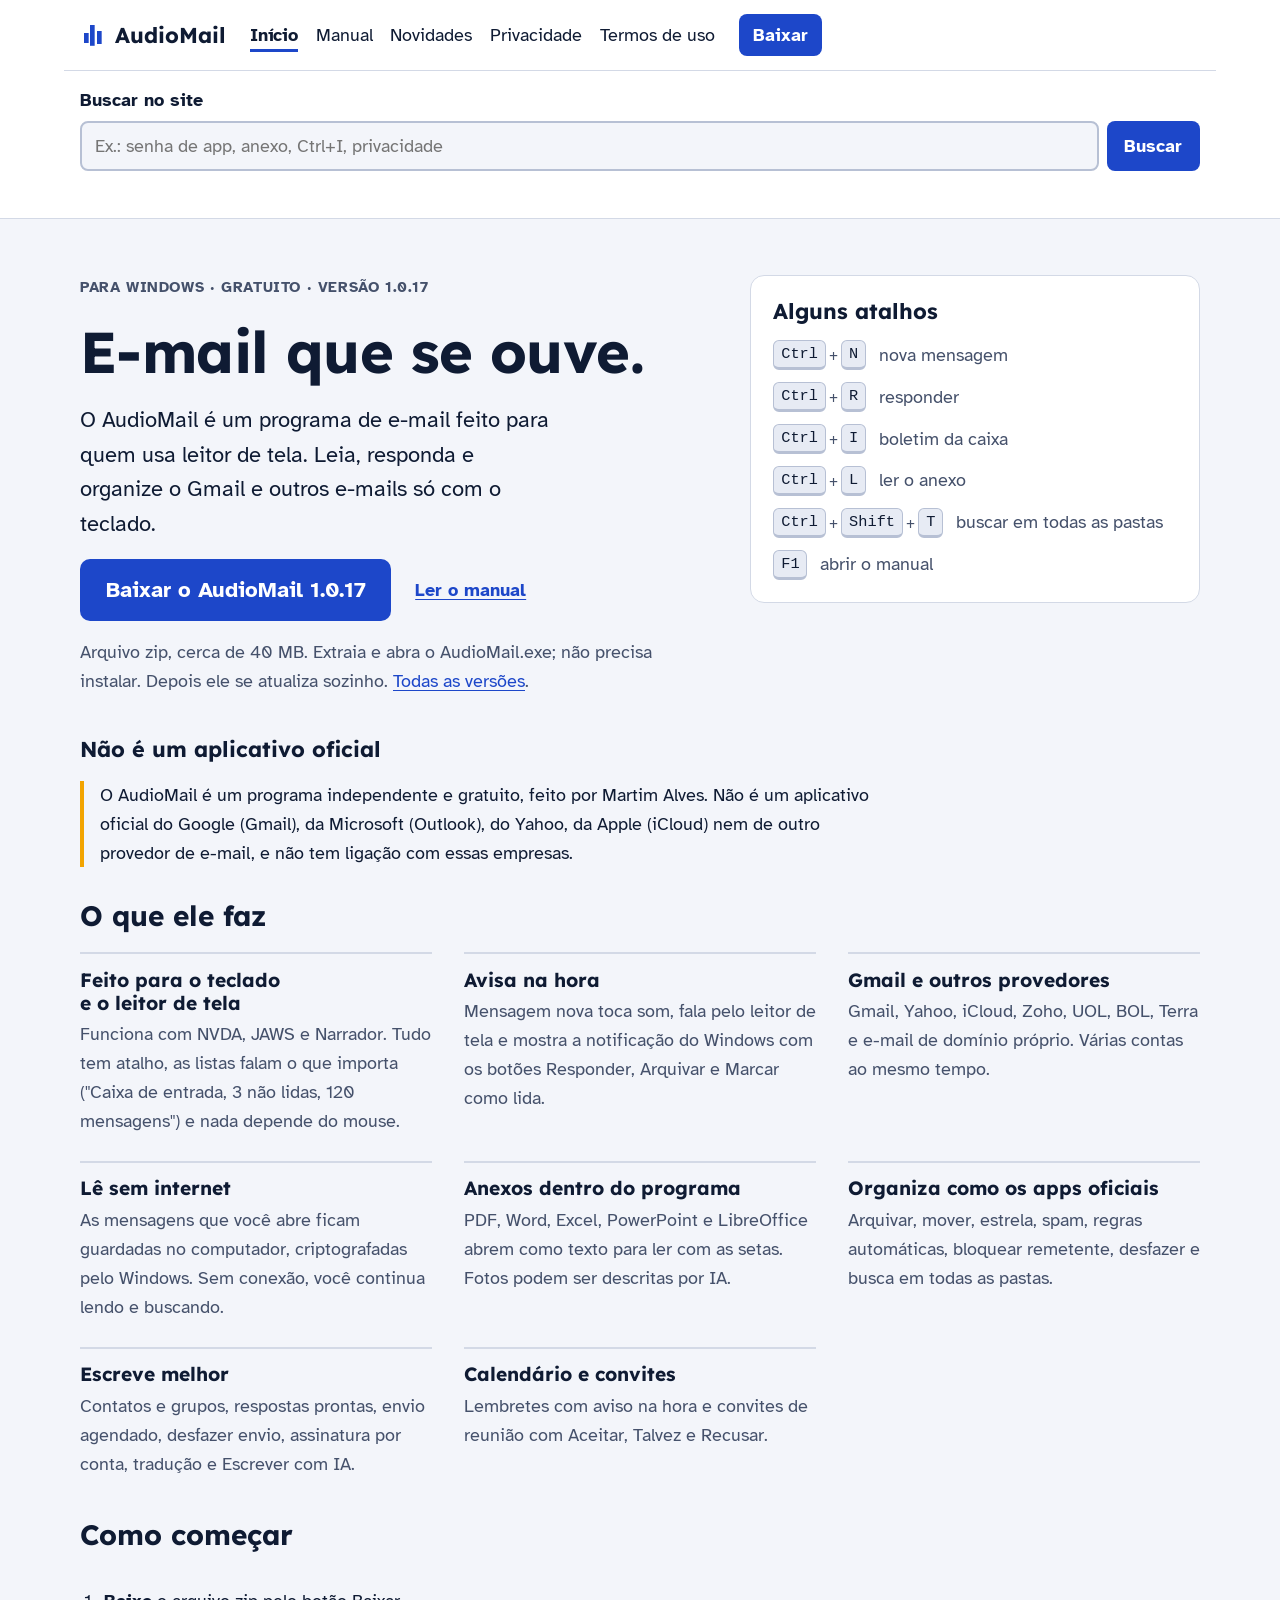
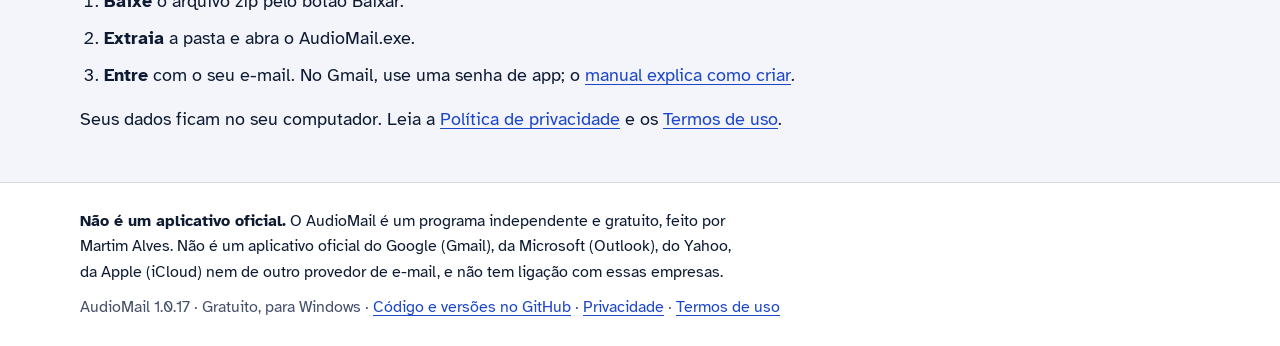
==== docs/index.html @ 34cfb75d "AudioMail 1.0.17: notas da versão e site oficial - Notas da versão (release_notes.py): Ajuda, Notas " ====
<!doctype html>
<html lang="pt-BR">
<head>
<meta charset="utf-8">
<meta name="viewport" content="width=device-width, initial-scale=1, viewport-fit=cover">
<title>AudioMail</title>
<meta name="description" content="AudioMail: programa de e-mail gratuito para Windows feito para leitor de tela.">
<meta name="claude:viewport-fit-sides" content="cover">
<link rel="preconnect" href="https://fonts.googleapis.com">
<link rel="preconnect" href="https://fonts.gstatic.com" crossorigin>
<link rel="stylesheet" href="https://fonts.googleapis.com/css2?family=Atkinson+Hyperlegible:ital,wght@0,400;0,700;1,400&family=Lexend:wght@500;700&display=swap">
<link rel="stylesheet" href="estilo.css">
</head>
<body>
<a class="skip" href="#conteudo">Pular para o conteúdo</a>
<header class="topo">
  <div class="faixa">
    <a class="marca" href="index.html" aria-label="AudioMail, página inicial">
      <span class="marca-icone" aria-hidden="true"></span>AudioMail
    </a>
    <nav aria-label="Páginas do site"><ul class="menu"><li><a href="index.html" aria-current="page">Início</a></li><li><a href="manual.html">Manual</a></li><li><a href="novidades.html">Novidades</a></li><li><a href="privacidade.html">Privacidade</a></li><li><a href="termos.html">Termos de uso</a></li></ul></nav>
    <a class="botao botao-pequeno" href="https://github.com/martimpcctrl/AudioMail/releases/latest/download/AudioMail-Portatil-1.0.17.zip">Baixar</a>
  </div>
  <div class="faixa faixa-busca">
    <form class="busca" role="search" id="form-busca" action="#">
      <label for="campo-busca">Buscar no site</label>
      <div class="busca-linha">
        <input id="campo-busca" type="search" autocomplete="off"
               placeholder="Ex.: senha de app, anexo, Ctrl+I, privacidade">
        <button type="submit" class="botao">Buscar</button>
      </div>
      <p id="busca-status" class="busca-status" role="status" aria-live="polite"></p>
      <ol id="busca-resultados" class="busca-resultados" hidden></ol>
    </form>
  </div>
</header>
<main id="conteudo" tabindex="-1">
<section class="abertura faixa" aria-labelledby="titulo">
  <div class="abertura-texto">
    <p class="selo">Para Windows · Gratuito · Versão 1.0.17</p>
    <h1 id="titulo">E-mail que se ouve.</h1>
    <p class="chamada">O AudioMail é um programa de e-mail feito para quem usa leitor de tela.
      Leia, responda e organize o Gmail e outros e-mails só com o teclado.</p>
    <div class="acoes">
      <a class="botao botao-grande" href="https://github.com/martimpcctrl/AudioMail/releases/latest/download/AudioMail-Portatil-1.0.17.zip">Baixar o AudioMail 1.0.17</a>
      <a class="link-forte" href="manual.html">Ler o manual</a>
    </div>
    <p class="detalhe">Arquivo zip, cerca de 40 MB. Extraia e abra o AudioMail.exe; não precisa instalar.
      Depois ele se atualiza sozinho. <a href="https://github.com/martimpcctrl/AudioMail/releases">Todas as versões</a>.</p>
  </div>
  <aside class="teclado" aria-labelledby="titulo-atalhos">
    <h2 id="titulo-atalhos">Alguns atalhos</h2>
    <ul class="atalhos"><li><span class="combo"><kbd>Ctrl</kbd><span class="plus">+</span><kbd>N</kbd></span> <span>nova mensagem</span></li><li><span class="combo"><kbd>Ctrl</kbd><span class="plus">+</span><kbd>R</kbd></span> <span>responder</span></li><li><span class="combo"><kbd>Ctrl</kbd><span class="plus">+</span><kbd>I</kbd></span> <span>boletim da caixa</span></li><li><span class="combo"><kbd>Ctrl</kbd><span class="plus">+</span><kbd>L</kbd></span> <span>ler o anexo</span></li><li><span class="combo"><kbd>Ctrl</kbd><span class="plus">+</span><kbd>Shift</kbd><span class="plus">+</span><kbd>T</kbd></span> <span>buscar em todas as pastas</span></li><li><span class="combo"><kbd>F1</kbd></span> <span>abrir o manual</span></li></ul>
  </aside>
</section>
<section class="faixa aviso-oficial" aria-labelledby="titulo-aviso">
  <h2 id="titulo-aviso">Não é um aplicativo oficial</h2>
  <p>O AudioMail é um programa independente e gratuito, feito por Martim Alves. Não é um aplicativo oficial do Google (Gmail), da Microsoft (Outlook), do Yahoo, da Apple (iCloud) nem de outro provedor de e-mail, e não tem ligação com essas empresas.</p>
</section>
<section class="faixa" aria-labelledby="titulo-recursos">
  <h2 id="titulo-recursos">O que ele faz</h2>
  <ul class="recursos"><li class="recurso"><h3>Feito para o teclado e o leitor de tela</h3><p>Funciona com NVDA, JAWS e Narrador. Tudo tem atalho, as listas falam o que importa (&quot;Caixa de entrada, 3 não lidas, 120 mensagens&quot;) e nada depende do mouse.</p></li><li class="recurso"><h3>Avisa na hora</h3><p>Mensagem nova toca som, fala pelo leitor de tela e mostra a notificação do Windows com os botões Responder, Arquivar e Marcar como lida.</p></li><li class="recurso"><h3>Gmail e outros provedores</h3><p>Gmail, Yahoo, iCloud, Zoho, UOL, BOL, Terra e e-mail de domínio próprio. Várias contas ao mesmo tempo.</p></li><li class="recurso"><h3>Lê sem internet</h3><p>As mensagens que você abre ficam guardadas no computador, criptografadas pelo Windows. Sem conexão, você continua lendo e buscando.</p></li><li class="recurso"><h3>Anexos dentro do programa</h3><p>PDF, Word, Excel, PowerPoint e LibreOffice abrem como texto para ler com as setas. Fotos podem ser descritas por IA.</p></li><li class="recurso"><h3>Organiza como os apps oficiais</h3><p>Arquivar, mover, estrela, spam, regras automáticas, bloquear remetente, desfazer e busca em todas as pastas.</p></li><li class="recurso"><h3>Escreve melhor</h3><p>Contatos e grupos, respostas prontas, envio agendado, desfazer envio, assinatura por conta, tradução e Escrever com IA.</p></li><li class="recurso"><h3>Calendário e convites</h3><p>Lembretes com aviso na hora e convites de reunião com Aceitar, Talvez e Recusar.</p></li></ul>
</section>
<section class="faixa comecar" aria-labelledby="titulo-comecar">
  <h2 id="titulo-comecar">Como começar</h2>
  <ol class="passos">
    <li><strong>Baixe</strong> o arquivo zip pelo botão Baixar.</li>
    <li><strong>Extraia</strong> a pasta e abra o AudioMail.exe.</li>
    <li><strong>Entre</strong> com o seu e-mail. No Gmail, use uma senha de app;
      o <a href="manual.html#primeiros-passos">manual explica como criar</a>.</li>
  </ol>
  <p>Seus dados ficam no seu computador. Leia a <a href="privacidade.html">Política de privacidade</a>
    e os <a href="termos.html">Termos de uso</a>.</p>
</section>

</main>
<footer class="rodape">
  <div class="faixa rodape-faixa">
    <p class="aviso"><strong>Não é um aplicativo oficial.</strong> O AudioMail é um programa independente e gratuito, feito por Martim Alves. Não é um aplicativo oficial do Google (Gmail), da Microsoft (Outlook), do Yahoo, da Apple (iCloud) nem de outro provedor de e-mail, e não tem ligação com essas empresas.</p>
    <p>AudioMail 1.0.17 · Gratuito, para Windows ·
      <a href="https://github.com/martimpcctrl/AudioMail">Código e versões no GitHub</a> ·
      <a href="privacidade.html">Privacidade</a> · <a href="termos.html">Termos de uso</a></p>
  </div>
</footer>
<script src="busca-indice.js"></script>
<script src="busca.js"></script>
</body>
</html>
---- docs/estilo.css ----
/* Layout: faixa central de leitura; páginas de texto com índice ao lado no computador
   e em cima no celular. Atalhos do manual aparecem como teclas de teclado. */
:root {
  --bg: #f3f5fa;
  --surface: #ffffff;
  --ink: #0f1b33;
  --muted: #45516b;
  --line: #d3d9e6;
  --accent: #1d47c9;
  --accent-ink: #ffffff;
  --signal: #f2a400;
  --key: #e7ebf4;
  --key-edge: #b7c0d4;
  --font-display: "Lexend", "Segoe UI", system-ui, sans-serif;
  --font-body: "Atkinson Hyperlegible", "Segoe UI", system-ui, sans-serif;
  --font-key: "Consolas", "Cascadia Mono", ui-monospace, monospace;
  --step-0: 1.125rem;
  --step-1: 1.35rem;
  --step-2: 1.75rem;
  --step-3: clamp(2.2rem, 6vw, 3.6rem);
  --measure: 66ch;
  color-scheme: light;
}
@media (prefers-color-scheme: dark) {
  :root:not([data-theme="light"]) {
    --bg: #0b1322; --surface: #111c31; --ink: #e7ecf6; --muted: #a9b4cb; --line: #25324d;
    --accent: #86a8ff; --accent-ink: #0b1322; --signal: #ffc23d; --key: #1b2742; --key-edge: #34456b;
    color-scheme: dark;
  }
}
:root[data-theme="dark"] {
  --bg: #0b1322; --surface: #111c31; --ink: #e7ecf6; --muted: #a9b4cb; --line: #25324d;
  --accent: #86a8ff; --accent-ink: #0b1322; --signal: #ffc23d; --key: #1b2742; --key-edge: #34456b;
  color-scheme: dark;
}

* { box-sizing: border-box; }
body {
  margin: 0;
  background: var(--bg);
  color: var(--ink);
  font-family: var(--font-body);
  font-size: var(--step-0);
  line-height: 1.6;
}
h1, h2, h3 { font-family: var(--font-display); line-height: 1.2; text-wrap: balance; margin: 0; }
h1 { font-size: var(--step-3); letter-spacing: -0.01em; }
h2 { font-size: var(--step-2); }
h3 { font-size: var(--step-1); }
p, ul, ol { margin: 0; }
a { color: var(--accent); text-underline-offset: 0.18em; }
a:hover { text-decoration-thickness: 2px; }
:focus-visible { outline: 4px solid var(--signal); outline-offset: 3px; border-radius: 4px; }
code { font-family: var(--font-key); background: var(--key); padding: 0.05em 0.3em; border-radius: 4px; overflow-wrap: anywhere; }

.faixa {
  width: 100%;
  max-width: 72rem;
  margin-inline: auto;
  padding-left: max(16px, env(safe-area-inset-left, 0px));
  padding-right: max(16px, env(safe-area-inset-right, 0px));
}

/* pular para o conteúdo */
.skip {
  position: absolute; left: max(16px, env(safe-area-inset-left, 0px)); top: -4rem;
  background: var(--accent); color: var(--accent-ink); padding: 0.6rem 1rem; z-index: 20;
  border-radius: 6px; font-weight: 700;
}
.skip:focus { top: calc(0.5rem + env(safe-area-inset-top, 0px)); }

/* topo */
.topo { background: var(--surface); border-bottom: 1px solid var(--line); }
.topo .faixa { display: flex; flex-wrap: wrap; align-items: center; gap: 0.75rem 1.5rem; padding-block: 0.9rem; }
.marca {
  display: inline-flex; align-items: center; gap: 0.6rem; font-family: var(--font-display);
  font-weight: 700; font-size: var(--step-1); color: var(--ink); text-decoration: none;
}
.marca-icone {
  width: 1.6rem; height: 1.6rem; border-radius: 6px; background: var(--accent);
  /* três barras de som: o "áudio" do nome */
  -webkit-mask: linear-gradient(var(--ink) 0 0) 20% 70%/18% 40% no-repeat,
                linear-gradient(var(--ink) 0 0) 50% 50%/18% 80% no-repeat,
                linear-gradient(var(--ink) 0 0) 80% 65%/18% 50% no-repeat;
          mask: linear-gradient(#000 0 0) 20% 70%/18% 40% no-repeat,
                linear-gradient(#000 0 0) 50% 50%/18% 80% no-repeat,
                linear-gradient(#000 0 0) 80% 65%/18% 50% no-repeat;
}
.menu { list-style: none; padding: 0; display: flex; flex-wrap: wrap; gap: 0.25rem 1.1rem; flex: 1 1 auto; }
.menu a { color: var(--ink); text-decoration: none; padding: 0.2rem 0; border-bottom: 3px solid transparent; }
.menu a:hover { border-bottom-color: var(--line); }
.menu a[aria-current="page"] { border-bottom-color: var(--accent); font-weight: 700; }

.faixa-busca { border-top: 1px solid var(--line); }
.busca { width: 100%; display: grid; gap: 0.4rem; }
.busca label { font-weight: 700; }
.busca-linha { display: flex; gap: 0.5rem; flex-wrap: wrap; }
.busca input {
  flex: 1 1 16rem; min-width: 0; font: inherit; color: var(--ink); background: var(--bg);
  border: 2px solid var(--key-edge); border-radius: 8px; padding: 0.55rem 0.8rem;
}
.busca input:focus { border-color: var(--accent); }
.busca-status { color: var(--muted); font-size: 1rem; min-height: 1.2em; }
.busca-resultados { padding-left: 1.4rem; display: grid; gap: 0.7rem; max-height: 26rem; overflow-y: auto; }
.busca-resultados a { font-weight: 700; }
.busca-resultados .onde { color: var(--muted); font-size: 0.95rem; }
.busca-resultados mark { background: color-mix(in srgb, var(--signal) 40%, transparent); color: inherit; }

/* botões */
.botao {
  display: inline-flex; align-items: center; justify-content: center; font: inherit; font-weight: 700;
  background: var(--accent); color: var(--accent-ink); border: 0; border-radius: 8px;
  padding: 0.55rem 1.1rem; text-decoration: none; cursor: pointer;
}
.botao:hover { filter: brightness(1.08); }
.botao-pequeno { padding: 0.4rem 0.9rem; }
.botao-grande { font-size: var(--step-1); padding: 0.85rem 1.6rem; border-radius: 10px; }
.link-forte { font-weight: 700; }

/* abertura */
.abertura {
  display: grid; grid-template-columns: minmax(0, 1.4fr) minmax(0, 1fr); gap: 2.5rem;
  padding-block: 3.5rem 2.5rem; align-items: start;
}
.abertura-texto { display: grid; gap: 1.1rem; min-width: 0; }
.selo { color: var(--muted); font-weight: 700; letter-spacing: 0.04em; text-transform: uppercase; font-size: 0.95rem; }
.chamada { font-size: var(--step-1); max-width: 34ch; }
.acoes { display: flex; flex-wrap: wrap; align-items: center; gap: 1rem 1.5rem; }
.detalhe { color: var(--muted); max-width: 52ch; }

.teclado {
  background: var(--surface); border: 1px solid var(--line); border-radius: 14px;
  padding: 1.4rem; display: grid; gap: 1rem; min-width: 0;
}
.teclado h2 { font-size: var(--step-1); }
.atalhos { list-style: none; padding: 0; display: grid; gap: 0.75rem; }
.atalhos li { display: flex; flex-wrap: wrap; align-items: center; gap: 0.4rem 0.8rem; }
.atalhos span:not(.combo):not(.plus) { color: var(--muted); }

/* teclas */
.combo { display: inline-flex; align-items: center; gap: 0.2rem; white-space: nowrap; }
.plus { color: var(--muted); font-size: 0.85em; }
kbd {
  font-family: var(--font-key); font-size: 0.85em; background: var(--key); color: var(--ink);
  border: 1px solid var(--key-edge); border-bottom-width: 3px; border-radius: 6px; padding: 0.05em 0.45em;
}

/* aviso */
.aviso-oficial { padding-block: 0 2rem; }
.aviso-oficial h2 { font-size: var(--step-1); margin-bottom: 0.4rem; }
.aviso-oficial p { max-width: var(--measure); border-left: 4px solid var(--signal); padding-left: 1rem; }

/* recursos */
section.faixa > h2 { margin-bottom: 1.2rem; }
.recursos { list-style: none; padding: 0; display: grid; grid-template-columns: repeat(auto-fill, minmax(min(100%, 19rem), 1fr)); gap: 1.6rem 2rem; padding-bottom: 2.5rem; }
.recurso { display: grid; gap: 0.35rem; align-content: start; border-top: 2px solid var(--line); padding-top: 0.9rem; }
.recurso h3 { font-size: 1.2rem; }
.recurso p { color: var(--muted); }

.comecar { padding-block: 0 3rem; display: grid; gap: 1rem; }
.comecar > h2 { margin-bottom: 0; }
.passos { display: grid; gap: 0.5rem; padding-left: 1.5rem; max-width: var(--measure); }

/* páginas de texto */
.documento { display: grid; grid-template-columns: minmax(0, 16rem) minmax(0, 1fr); gap: 3rem; padding-block: 2.5rem 3rem; }
.indice { position: sticky; top: calc(1rem + env(safe-area-inset-top, 0px)); align-self: start; max-height: calc(100vh - 2rem); overflow-y: auto; }
.indice h2 { font-size: 1.1rem; margin-bottom: 0.6rem; }
.indice ol { padding-left: 1.3rem; display: grid; gap: 0.35rem; font-size: 1rem; }
.texto { max-width: var(--measure); min-width: 0; display: grid; gap: 1.1rem; }
.texto section { display: grid; gap: 0.75rem; padding-top: 1.2rem; border-top: 1px solid var(--line); scroll-margin-top: 1rem; }
.texto ul, .texto ol { padding-left: 1.4rem; display: grid; gap: 0.45rem; }
.meta { color: var(--muted); }

/* rodapé */
.rodape { background: var(--surface); border-top: 1px solid var(--line); }
.rodape-faixa { display: grid; gap: 0.6rem; padding-block: 1.6rem; color: var(--muted); font-size: 1rem; }
.rodape .aviso { color: var(--ink); max-width: var(--measure); }

main:focus { outline: none; }

@media (max-width: 52rem) {
  .abertura { grid-template-columns: minmax(0, 1fr); padding-block: 2.2rem 2rem; }
  .documento { grid-template-columns: minmax(0, 1fr); gap: 1.5rem; }
  .indice { position: static; max-height: none; border-bottom: 1px solid var(--line); padding-bottom: 1rem; }
}
@media (prefers-reduced-motion: reduce) {
  * { scroll-behavior: auto !important; transition: none !important; }
}
html { scroll-behavior: smooth; }

/* Novidades: uma coluna só, cada versão separada por uma linha */
.documento-unico { grid-template-columns: minmax(0, 1fr); }
.versoes { display: grid; gap: 1.1rem; }
.versoes section h3 { font-size: 1.15rem; margin-top: 0.4rem; }
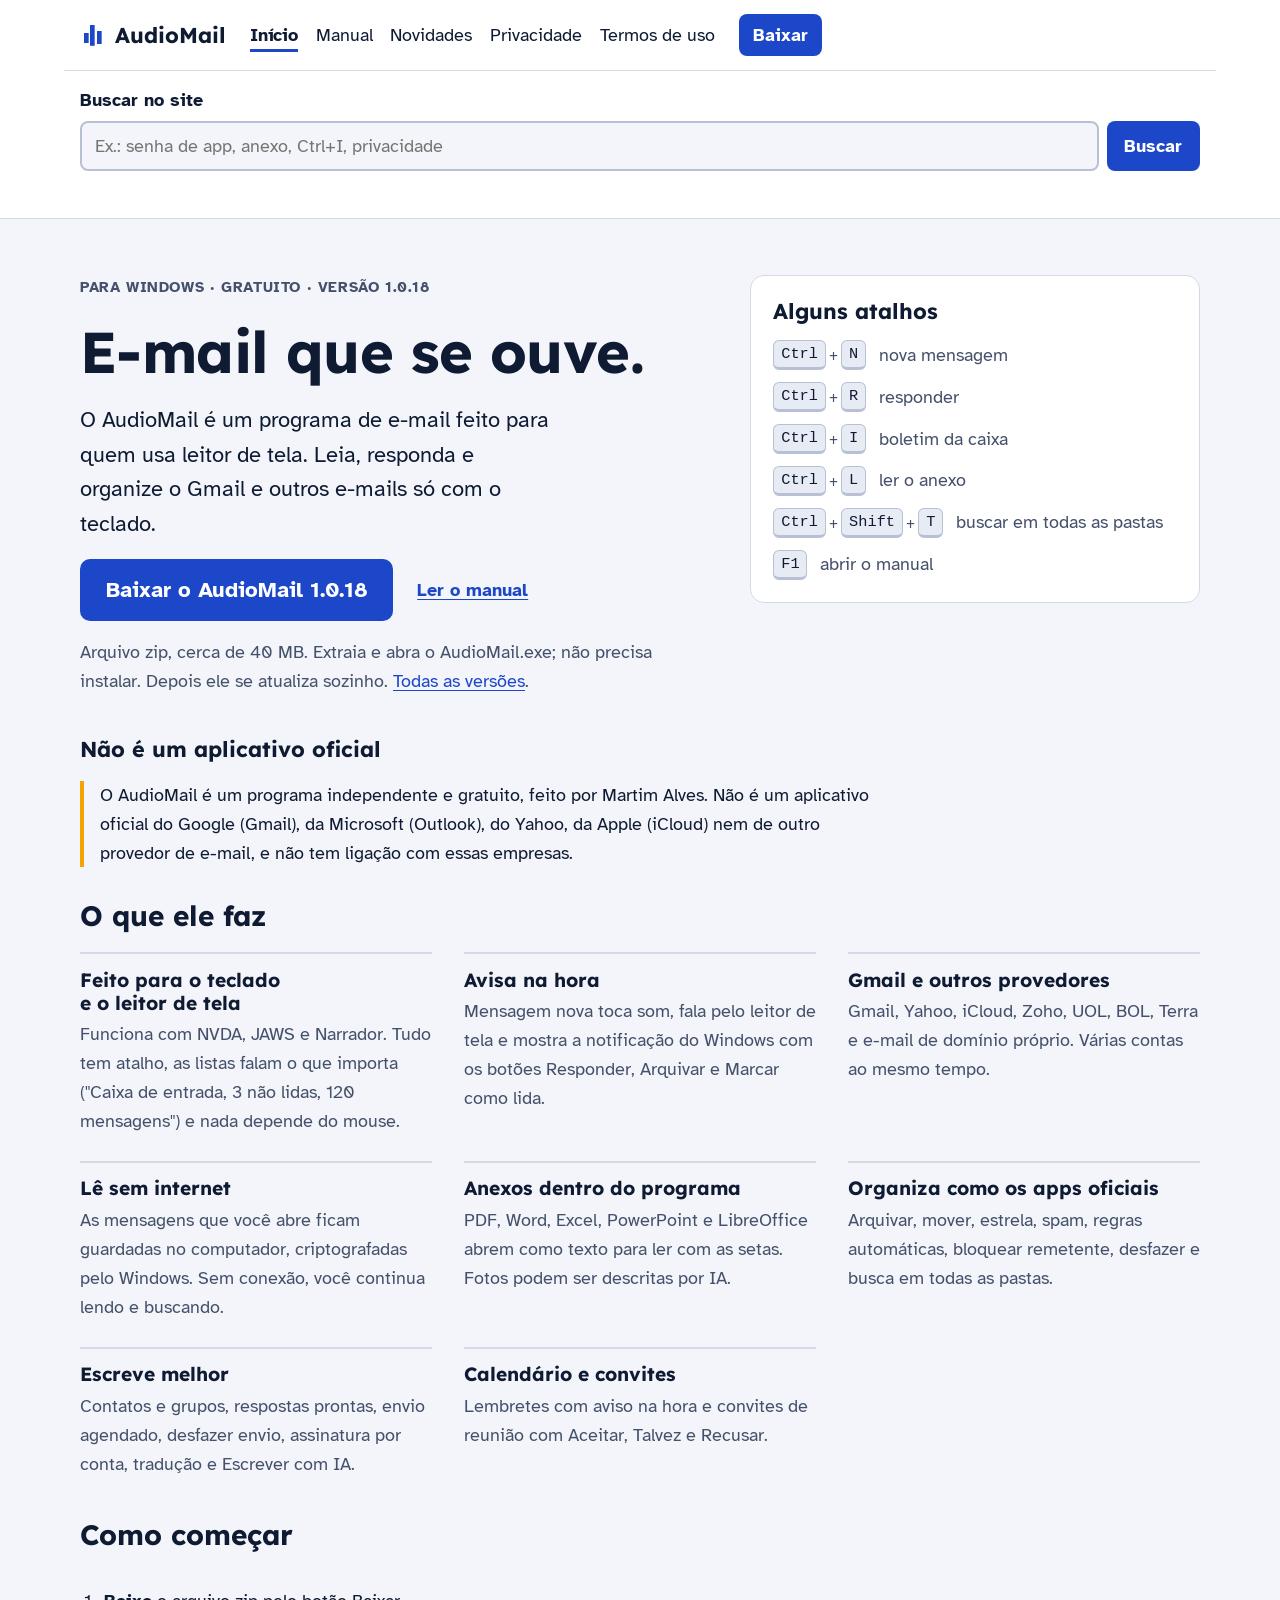
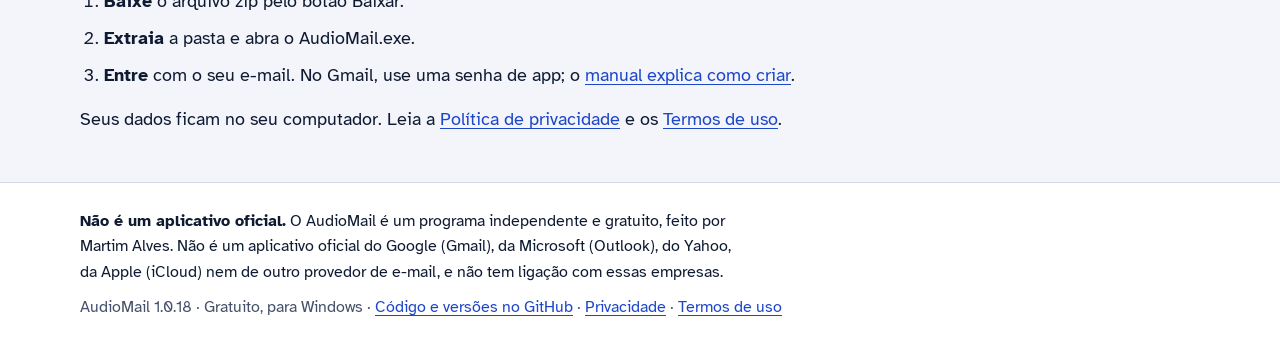
==== commit 34ff5ed0: "AudioMail 1.0.18: bloqueio com PIN e Windows Hello - Bloqueio com PIN (app_lock.py): PBKDF2 com sal," ====
--- a/docs/index.html
+++ b/docs/index.html
@@ -19,7 +19,7 @@
       <span class="marca-icone" aria-hidden="true"></span>AudioMail
     </a>
     <nav aria-label="Páginas do site"><ul class="menu"><li><a href="index.html" aria-current="page">Início</a></li><li><a href="manual.html">Manual</a></li><li><a href="novidades.html">Novidades</a></li><li><a href="privacidade.html">Privacidade</a></li><li><a href="termos.html">Termos de uso</a></li></ul></nav>
-    <a class="botao botao-pequeno" href="https://github.com/martimpcctrl/AudioMail/releases/latest/download/AudioMail-Portatil-1.0.17.zip">Baixar</a>
+    <a class="botao botao-pequeno" href="https://github.com/martimpcctrl/AudioMail/releases/download/v1.0.18/AudioMail-Portatil-1.0.18.zip">Baixar</a>
   </div>
   <div class="faixa faixa-busca">
     <form class="busca" role="search" id="form-busca" action="#">
@@ -37,12 +37,12 @@
 <main id="conteudo" tabindex="-1">
 <section class="abertura faixa" aria-labelledby="titulo">
   <div class="abertura-texto">
-    <p class="selo">Para Windows · Gratuito · Versão 1.0.17</p>
+    <p class="selo">Para Windows · Gratuito · Versão 1.0.18</p>
     <h1 id="titulo">E-mail que se ouve.</h1>
     <p class="chamada">O AudioMail é um programa de e-mail feito para quem usa leitor de tela.
       Leia, responda e organize o Gmail e outros e-mails só com o teclado.</p>
     <div class="acoes">
-      <a class="botao botao-grande" href="https://github.com/martimpcctrl/AudioMail/releases/latest/download/AudioMail-Portatil-1.0.17.zip">Baixar o AudioMail 1.0.17</a>
+      <a class="botao botao-grande" href="https://github.com/martimpcctrl/AudioMail/releases/download/v1.0.18/AudioMail-Portatil-1.0.18.zip">Baixar o AudioMail 1.0.18</a>
       <a class="link-forte" href="manual.html">Ler o manual</a>
     </div>
     <p class="detalhe">Arquivo zip, cerca de 40 MB. Extraia e abra o AudioMail.exe; não precisa instalar.
@@ -77,7 +77,7 @@
 <footer class="rodape">
   <div class="faixa rodape-faixa">
     <p class="aviso"><strong>Não é um aplicativo oficial.</strong> O AudioMail é um programa independente e gratuito, feito por Martim Alves. Não é um aplicativo oficial do Google (Gmail), da Microsoft (Outlook), do Yahoo, da Apple (iCloud) nem de outro provedor de e-mail, e não tem ligação com essas empresas.</p>
-    <p>AudioMail 1.0.17 · Gratuito, para Windows ·
+    <p>AudioMail 1.0.18 · Gratuito, para Windows ·
       <a href="https://github.com/martimpcctrl/AudioMail">Código e versões no GitHub</a> ·
       <a href="privacidade.html">Privacidade</a> · <a href="termos.html">Termos de uso</a></p>
   </div>
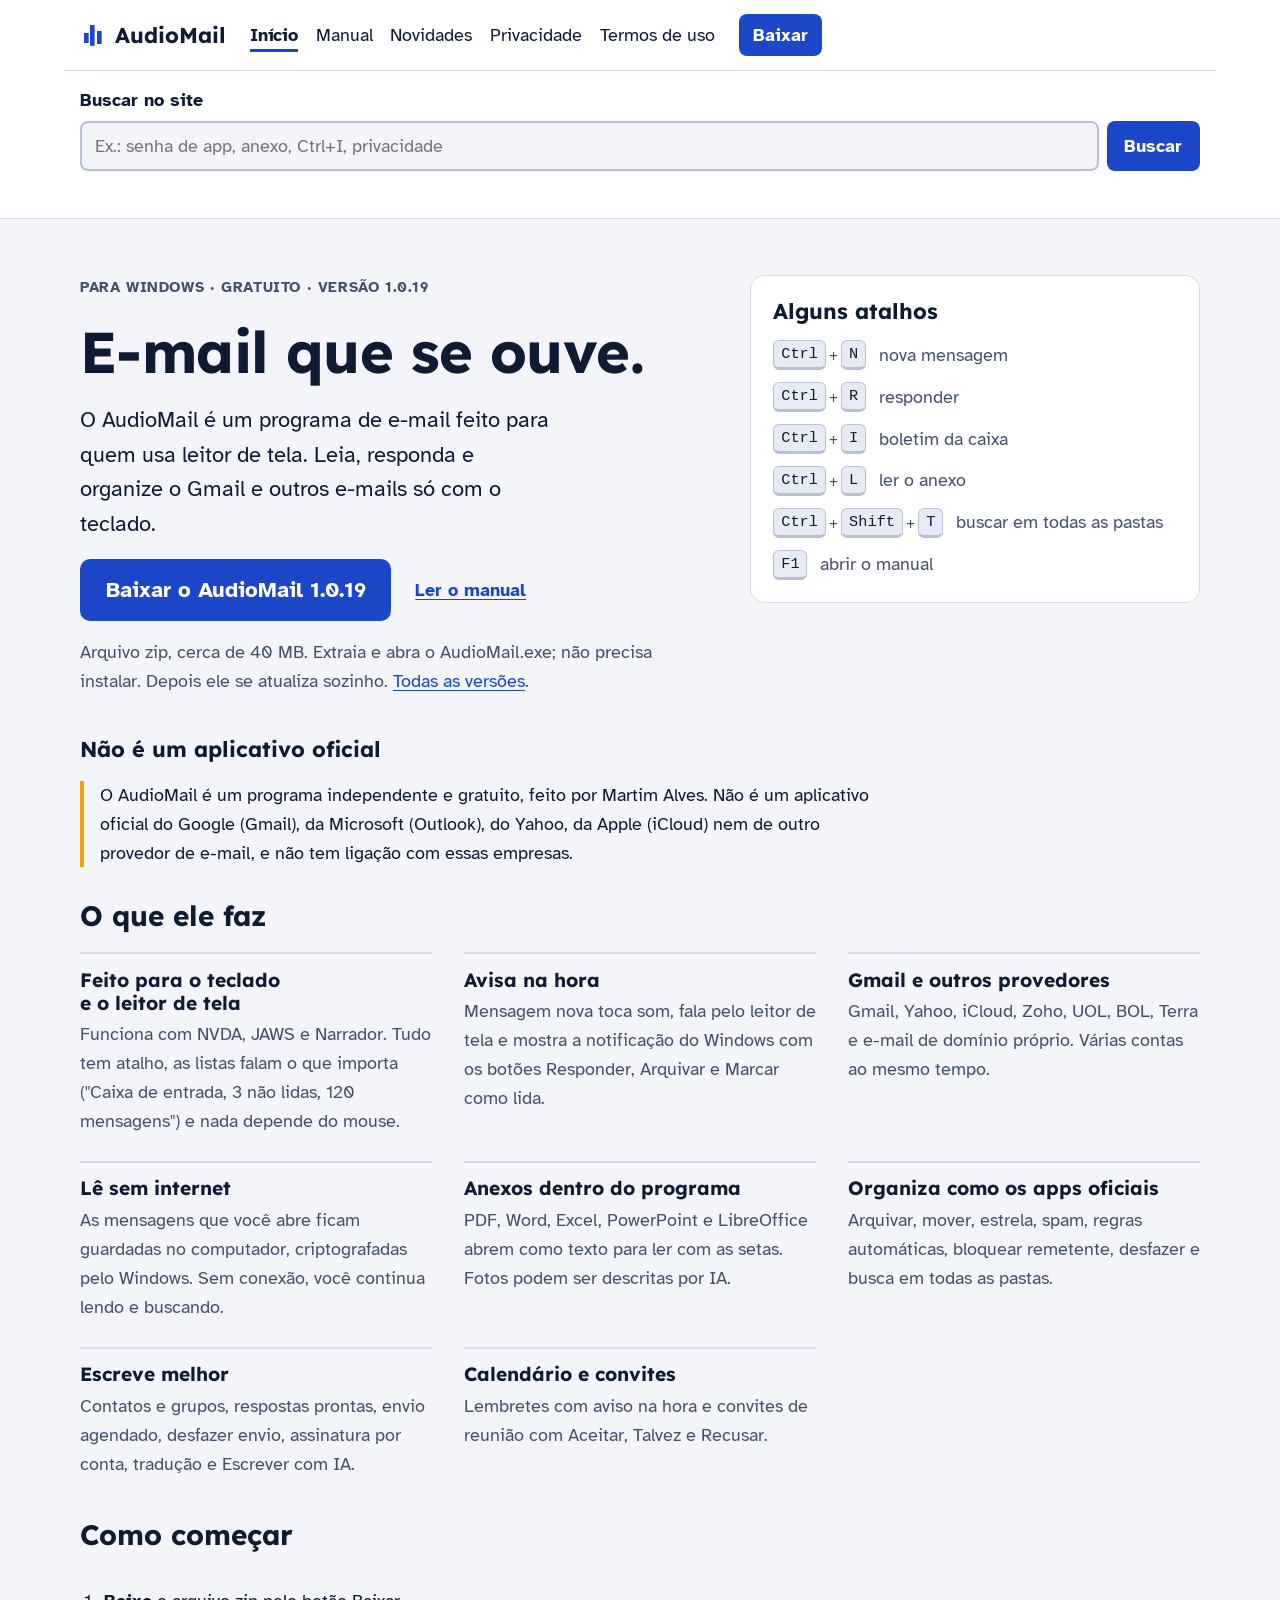
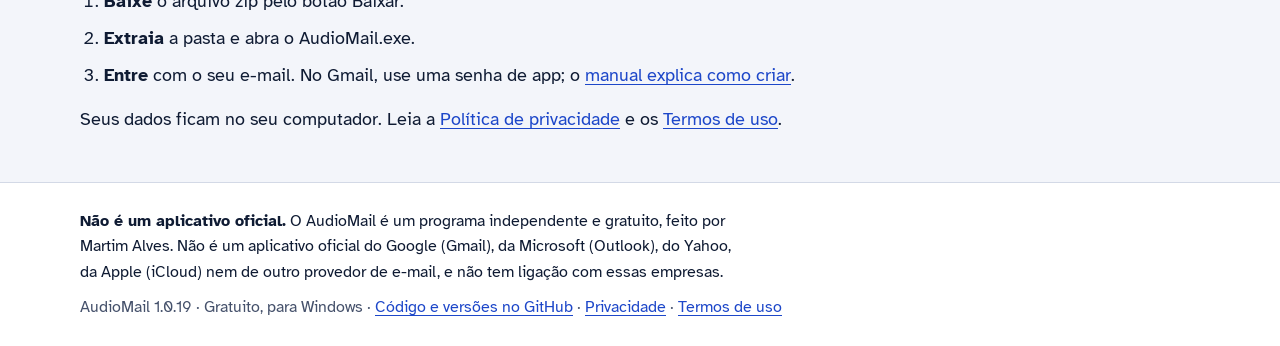
==== commit a870c73c: "AudioMail 1.0.19: botão para conseguir a chave de API - Configurações, Resumo com IA: botão que abre" ====
--- a/docs/index.html
+++ b/docs/index.html
@@ -19,7 +19,7 @@
       <span class="marca-icone" aria-hidden="true"></span>AudioMail
     </a>
     <nav aria-label="Páginas do site"><ul class="menu"><li><a href="index.html" aria-current="page">Início</a></li><li><a href="manual.html">Manual</a></li><li><a href="novidades.html">Novidades</a></li><li><a href="privacidade.html">Privacidade</a></li><li><a href="termos.html">Termos de uso</a></li></ul></nav>
-    <a class="botao botao-pequeno" href="https://github.com/martimpcctrl/AudioMail/releases/download/v1.0.18/AudioMail-Portatil-1.0.18.zip">Baixar</a>
+    <a class="botao botao-pequeno" href="https://github.com/martimpcctrl/AudioMail/releases/download/v1.0.19/AudioMail-Portatil-1.0.19.zip">Baixar</a>
   </div>
   <div class="faixa faixa-busca">
     <form class="busca" role="search" id="form-busca" action="#">
@@ -37,12 +37,12 @@
 <main id="conteudo" tabindex="-1">
 <section class="abertura faixa" aria-labelledby="titulo">
   <div class="abertura-texto">
-    <p class="selo">Para Windows · Gratuito · Versão 1.0.18</p>
+    <p class="selo">Para Windows · Gratuito · Versão 1.0.19</p>
     <h1 id="titulo">E-mail que se ouve.</h1>
     <p class="chamada">O AudioMail é um programa de e-mail feito para quem usa leitor de tela.
       Leia, responda e organize o Gmail e outros e-mails só com o teclado.</p>
     <div class="acoes">
-      <a class="botao botao-grande" href="https://github.com/martimpcctrl/AudioMail/releases/download/v1.0.18/AudioMail-Portatil-1.0.18.zip">Baixar o AudioMail 1.0.18</a>
+      <a class="botao botao-grande" href="https://github.com/martimpcctrl/AudioMail/releases/download/v1.0.19/AudioMail-Portatil-1.0.19.zip">Baixar o AudioMail 1.0.19</a>
       <a class="link-forte" href="manual.html">Ler o manual</a>
     </div>
     <p class="detalhe">Arquivo zip, cerca de 40 MB. Extraia e abra o AudioMail.exe; não precisa instalar.
@@ -77,7 +77,7 @@
 <footer class="rodape">
   <div class="faixa rodape-faixa">
     <p class="aviso"><strong>Não é um aplicativo oficial.</strong> O AudioMail é um programa independente e gratuito, feito por Martim Alves. Não é um aplicativo oficial do Google (Gmail), da Microsoft (Outlook), do Yahoo, da Apple (iCloud) nem de outro provedor de e-mail, e não tem ligação com essas empresas.</p>
-    <p>AudioMail 1.0.18 · Gratuito, para Windows ·
+    <p>AudioMail 1.0.19 · Gratuito, para Windows ·
       <a href="https://github.com/martimpcctrl/AudioMail">Código e versões no GitHub</a> ·
       <a href="privacidade.html">Privacidade</a> · <a href="termos.html">Termos de uso</a></p>
   </div>
